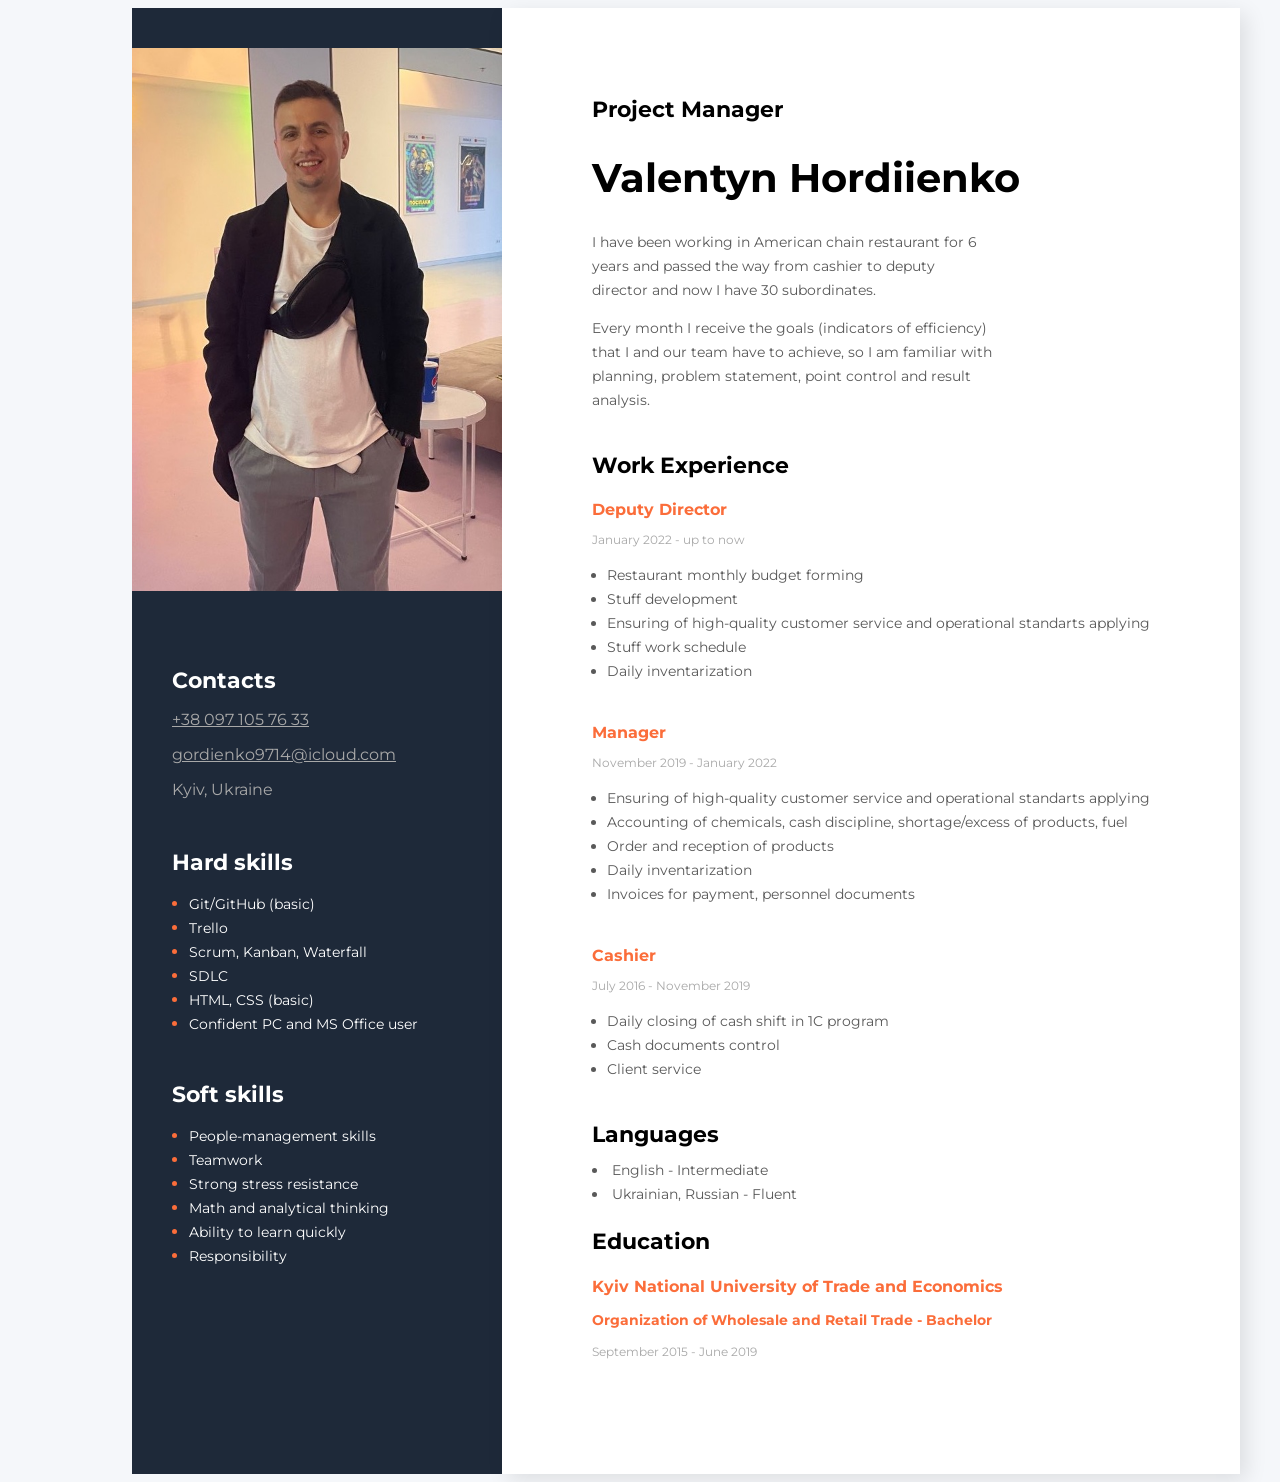
==== CV/index.html @ f3b86e71 "Resume Resume" ====
<!DOCTYPE html>
<html lang="en">
<head>
    <meta charset="UTF-8">
    <meta http-equiv="X-UA-Compatible" content="IE=edge">
    <meta name="viewport" content="width=device-width, initial-scale=1.0">
    <link rel="preconnect" href="https://fonts.googleapis.com">
<link rel="preconnect" href="https://fonts.gstatic.com" crossorigin>
<link href="https://fonts.googleapis.com/css2?family=Montserrat:wght@400;700&display=swap" rel="stylesheet">
    <link rel="stylesheet" href="styles/styles.css">
    <title>Resume</title>
</head>
<body>
   <!--Main-->
   <div class="main">
    <!--Main content-->
    <div class="main-content">
        <!--about user-->
        <div class="about">
           <h2 class="title">Project Manager</h2>
           <H1 class="about-name">Valentyn Hordiienko</H1> 
            <p class="about-description">I have been working in American chain restaurant for 6 years and passed the way from cashier to deputy director and now I have 30 subordinates.                                                  
               <p class="about-description">Every month I receive the goals (indicators of efficiency) that I and our team have to achieve, so I am familiar with planning, problem statement, point control and result analysis.</p> 
                 </p>
            
        </div>
        <!--Work-->
        <div class="work">
            <h3 class="title">Work Experience</h3>
            <!--Company 1-->
            <div>
                <h4 class="work-position"> <span class="organization">Deputy Director </span> </h4>
                <p class="period">January 2022 - up to now</p>
                <ul class="work-list">
                    <li class="work-list--item">Restaurant monthly budget forming</li>
                    <li class="work-list--item">Stuff development</li>
                    <li class="work-list--item">Ensuring of high-quality customer service and operational standarts applying </li>
                    <li class="work-list--item">Stuff work schedule</li>
                    <li class="work-list--item">Daily inventarization</li>
                </ul></div>
            <!--Company 2-->
            <div><h4 class="work-position"> <span class="organization">Manager </span></h4>
                <p class="period">November 2019 - January 2022</p>
                <ul class="work-list">
                    <li class="work-list--item">Ensuring of high-quality customer service and operational standarts applying</li>
                    <li class="work-list--item">Accounting of chemicals, cash discipline, shortage/excess of products, fuel</li>
                    <li class="work-list--item">Order and reception of products</li>
                    <li class="work-list--item">Daily inventarization</li>
                    <li class="work-list--item">Invoices for payment, personnel documents</li>
                </ul></div>
            <!--Company 3-->
            <div><h4 class="work-position"> <span class="organization">Cashier </span> </h4>
                <p class="period">July 2016 - November 2019</p>
                <ul class="work-list">
                    <li class="work-list--item">Daily closing of cash shift  in 1C program</li>
                    <li class="work-list--item">Cash documents control</li>
                    <li class="work-list--item">Client service</li>
                </ul></div>
        </div>
        <div> 
            <!--Language-->
                <h3 Class="title">Languages</h3>
                <ud>
                    <li class="work-list--item">English - Intermediate</li>
                    <li class="work-list--item">Ukrainian, Russian - Fluent</li>
                </ud>
            </div>
        <!--Education-->
        <div class="education">
            <h3 class="title">Education</h3>
            <h4 class="university">Kyiv National University of Trade and Economics </h4>
            <h5 class="specialization">Organization of Wholesale and Retail Trade - Bachelor</h5>
            <p class="period">September 2015 - June 2019 </p>
        </div>
       
    </div>
    <!--Sidebar-->
    <aside class="sidebar">
        <img src="img/me.JPG" alt="user photo" class="photo">
        <!--Contacts-->
        <div class="contacts">
            <h3 class="sidebar-title">Contacts</h3>
            <div>
               <p>
                 <a href="tel:+380971057633" class="contact-link">+38 097 105 76 33</a>
            </p>
               <p>
                 <a href="mailto: gordienko9714@icloud.com" class="contact-link"> gordienko9714@icloud.com</a>
            </p> 
            <p class="contact-link"> Kyiv, Ukraine</p>
            </div>
        </div>
        <!--Tech skills-->
        <div class="Tech-skills">
            <h3 class="sidebar-title">Hard skills</h3>
            <ul class="tech-skills-list">
                <li class="tech-skills-item"><span class="tech-skills-text"=>Git/GitHub (basic)</span> </li>
                <li class="tech-skills-item"><span class="tech-skills-text"=>Trello</span> </li>
                <li class="tech-skills-item"><span class="tech-skills-text"=>Scrum, Kanban, Waterfall</span> </li>
                <li class="tech-skills-item"><span class="tech-skills-text"=>SDLC</span> </li>
                <li class="tech-skills-item"><span class="tech-skills-text"=>HTML, CSS (basic)</span> </li>
                <li class="tech-skills-item"><span class="tech-skills-text"=>Confident PC and MS Office user</span> </li>
            </ul>
        </div>
        <!--Soft skills-->
        <div class="Soft-skills">
            <h3 class="sidebar-title"> Soft skills</h3>
            <ul class="soft-skills-list">
                <li class="soft-skills-item"><span class="soft-skills-text">People-management skills</span></li>
                <li class="soft-skills-item"><span class="soft-skills-text">Teamwork</span></li>
                <li class="soft-skills-item"><span class="soft-skills-text">Strong stress resistance</span></li>
                <li class="soft-skills-item"><span class="soft-skills-text">Math and analytical thinking</span></li>
                <li class="soft-skills-item"><span class="soft-skills-text">Ability to learn quickly</span></li>
                <li class="soft-skills-item"><span class="soft-skills-text">Responsibility</span></li>
            </ul>
        </div>
    </aside>
   </div>
</body>
</html>
---- CV/styles/styles.css ----
body {font-family: 'Montserrat', sans-serif;
    background-color: #F5F7FA;
}

/* main styles */
.main{
    display:flex;
    flex-direction: row-reverse;
    
    width: 1200px;
    margin: 0 auto
}

.main-content{
    background-color: #FFFFFF;
    box-shadow: 6px 6px 20px rgba(0, 0, 0, 0.1);
    padding: 70px 90px 105px 90px ;
}

/* about styles */

.about{
    margin-bottom: 40px;
}

.about-position{
    font-style: normal;
    font-weight: bold;
    Font-size: 17px;
    Line-height: 17px;
    color: #000000;
    margin-bottom: 20px;
}

.about-name{
    font-style: normal;
    font-weight: bold;
    font-size: 40px;
    line-height: 55px;
    color: #000000;
    margin-bottom: 25px;
}

.about-description{
    font-style: normal;
    font-weight: normal;
    font-size: 14px;
    line-height: 24px;
    color: #595959;
    width: 400px;
}

/* project styles */
.projects {
 margin-bottom: 50px;
}
.title {
    font-style: normal;
    font-weight: bold;
    font-size: 22px;
    line-height: 27px;
    color: #000000;
    margin-bottom: 10px;
}

.projects-list{
padding: 0;
margin-left: 15px;
}

.projects-item{
    font-style: normal;
    font-weight: bold;
    font-size: 14px;
    line-height: 24px;
    color: #000000;
}

.project, .project-link{
    font-style: normal;
    font-weight: normal;
    font-size: 14px;
    line-height: 24px;
    color: #595959; 
}

.project-link{
    margin-left: 10px;
}

.project-bracket{
    font-style: normal;
    font-weight: normal;
    font-size: 14px;
    line-height: 24px;
    color: #000000;
}

/* `work styles */

.work-position{
    font-style: normal;
    font-weight: bold;
    font-size: 16px;
    line-height: 20px;
    color: #000000;
    margin-bottom: 10px;}
.organization{
    font-weight: bold;
    font-size: 16px;
    line-height: 20px;
    color: #fb6d3a;}
.period{
    font-style: normal;
    font-weight: normal;
    font-size: 12px;
    line-height: 15px;
    color: #a8a8a8;
    margin-bottom: 10px;}
.line{
    font-style: normal;
    font-weight: normal;
    font-size: 12px;
    line-height: 15px;
    color:#000;}
.work-list{
    padding: 0;
    margin-left: 15px;
    margin-bottom: 40px;}
.work-list--item{
    font-style: normal;
    font-weight: normal;
    font-size: 14px;
    line-height: 24px;
    color: #595959;}

/* education styles */


.university{
    Font-style: Bold;
    Font-size: 16px;
    Line-height: 20px;
    color: #fb6d3a;
    margin-bottom: 5px;}

.specialization {
    Font-style: Bold;
    Font-size: 14px;
    Line-height: 17px;
    margin-top: 15px;
    margin-bottom: 15px;
    color: #fb6d3a;}

/* .sidebar styles */
.sidebar{
    background-color: #1E2939;
padding-top: 40px;
width: 370px;
}

.photo{
    width: 370px;
    margin-bottom: 50px;
}

.contacts, .Tech-skills {
    margin-left: 40px;
}

.contacts{
    margin-bottom: 50px;
}

.Tech-skills{
    margin-bottom: 45px;
}

.sidebar-title {
    color:#FFFFFF;
    font-style: normal;
    font-weight: bold;
    font-size: 22px;
    line-height: 27px;
    margin-bottom: 10px;

}
.contact-type{
    Font style: normal;
    font-weight: bold;
    Font size: 14px;
    Line height: 24px;
    color: #FFFFFF;
    margin-right: 10px;
}

.contact-link{
    Font style: normal;
    font-weight: normal;
    Font size: 14px;
    Line height: 24p;
    color: #a8a8a8;

}

.tech-skills-list{
    color: #FFF;
    padding: 0;
    margin-left: 17px;
}

.Soft-skills {
    margin-left: 40px;
}
.soft-skills-list{
    color:#fff;
    padding: 0;
    margin-left: 17px;
}

.soft-skills-item {
    color:#fb6d3a
}

.soft-skills-text {
    color: #fff;
    font-style: normal;
    font-weight: normal;
    font-size: 14px;
    line-height: 24px; 
}

.tech-skills-item {
    color:#fb6d3a
}

.tech-skills-text {
    color: #fff;
    font-style: normal;
    font-weight: normal;
    font-size: 14px;
    line-height: 24px;
}
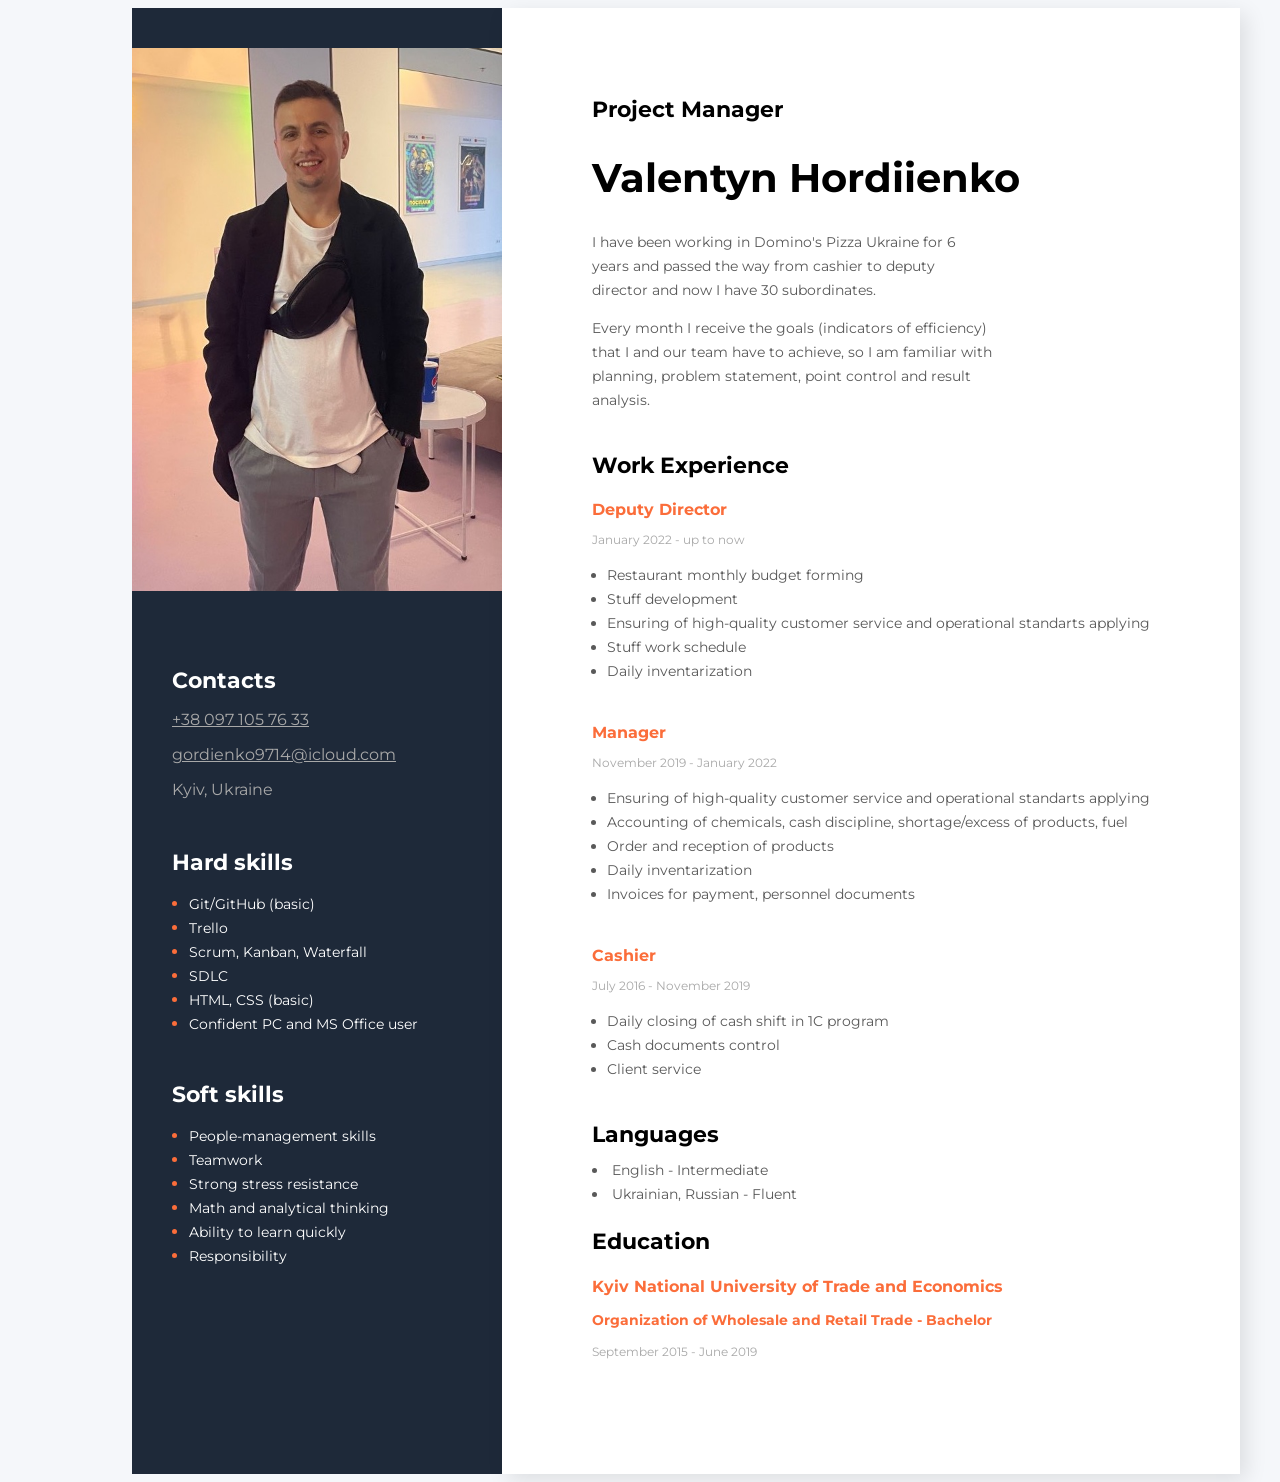
==== commit a0d6206e: "Added company name Added company name" ====
--- a/CV/index.html
+++ b/CV/index.html
@@ -19,7 +19,7 @@
         <div class="about">
            <h2 class="title">Project Manager</h2>
            <H1 class="about-name">Valentyn Hordiienko</H1> 
-            <p class="about-description">I have been working in American chain restaurant for 6 years and passed the way from cashier to deputy director and now I have 30 subordinates.                                                  
+            <p class="about-description">I have been working in Domino's Pizza Ukraine for 6 years and passed the way from cashier to deputy director and now I have 30 subordinates.                                                  
                <p class="about-description">Every month I receive the goals (indicators of efficiency) that I and our team have to achieve, so I am familiar with planning, problem statement, point control and result analysis.</p> 
                  </p>
             
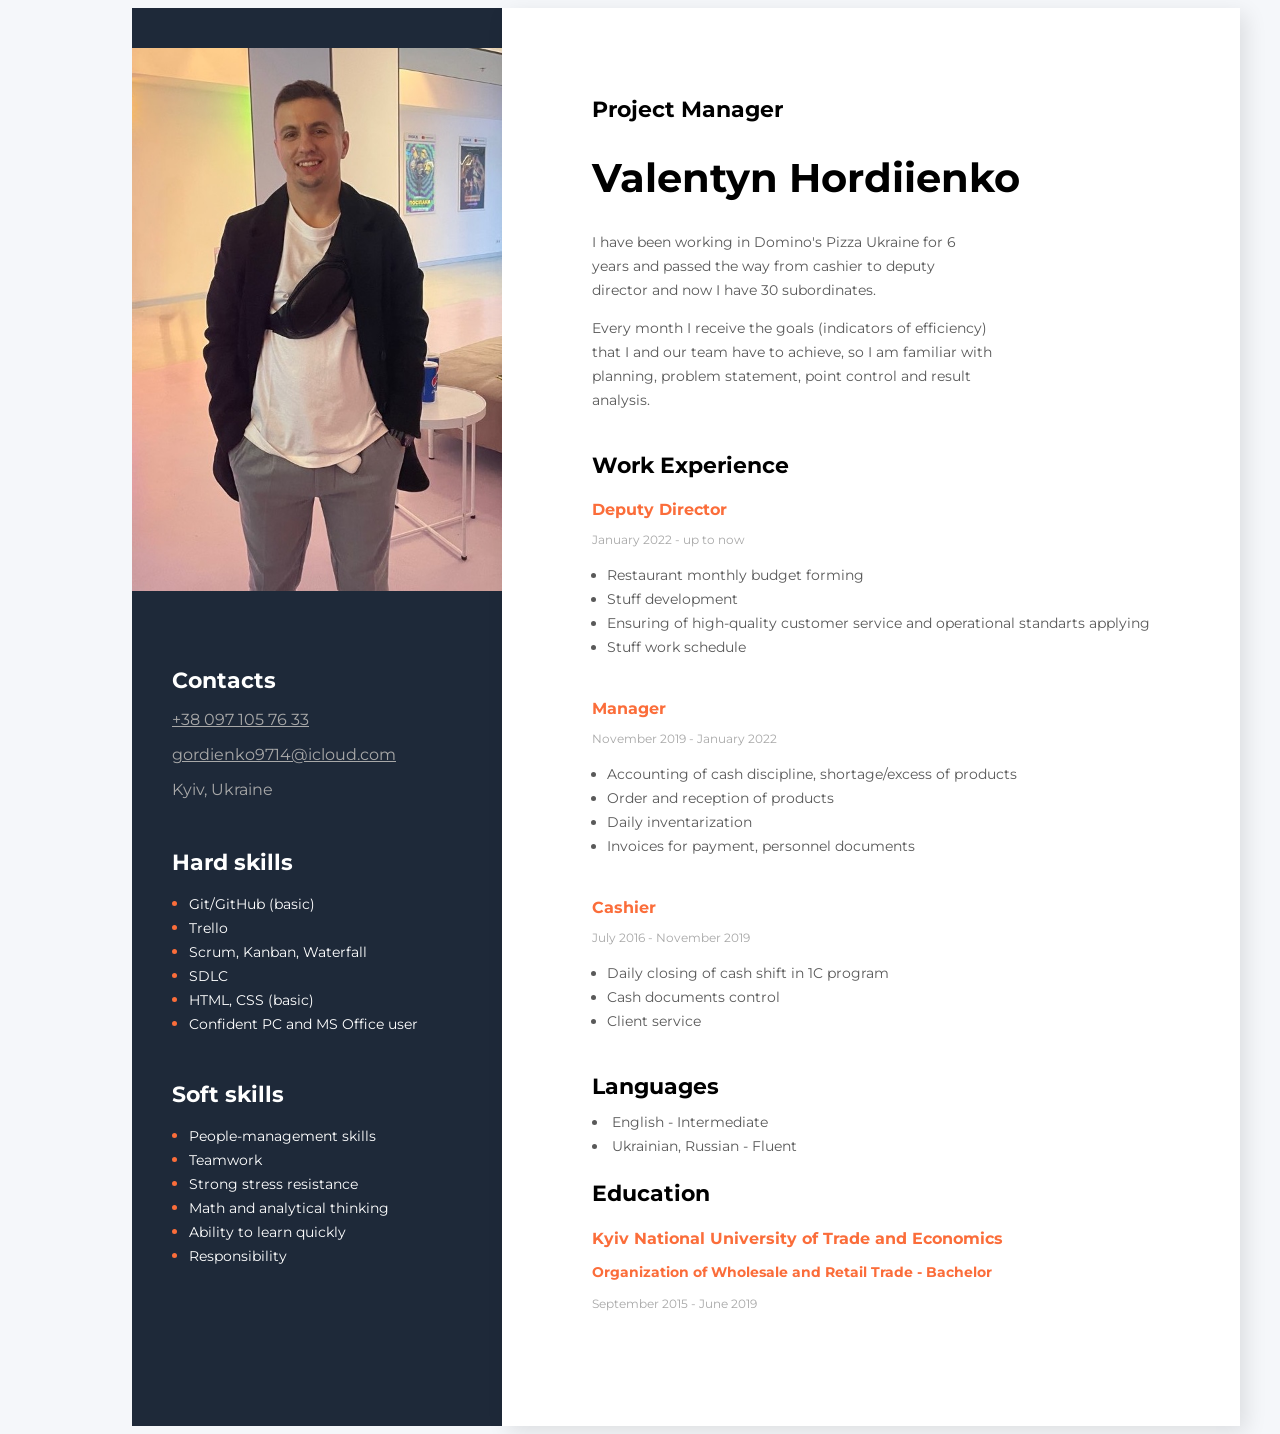
==== commit b641b54a: "Update Update" ====
--- a/CV/index.html
+++ b/CV/index.html
@@ -36,14 +36,12 @@
                     <li class="work-list--item">Stuff development</li>
                     <li class="work-list--item">Ensuring of high-quality customer service and operational standarts applying </li>
                     <li class="work-list--item">Stuff work schedule</li>
-                    <li class="work-list--item">Daily inventarization</li>
                 </ul></div>
             <!--Company 2-->
             <div><h4 class="work-position"> <span class="organization">Manager </span></h4>
                 <p class="period">November 2019 - January 2022</p>
                 <ul class="work-list">
-                    <li class="work-list--item">Ensuring of high-quality customer service and operational standarts applying</li>
-                    <li class="work-list--item">Accounting of chemicals, cash discipline, shortage/excess of products, fuel</li>
+                    <li class="work-list--item">Accounting of cash discipline, shortage/excess of products</li>
                     <li class="work-list--item">Order and reception of products</li>
                     <li class="work-list--item">Daily inventarization</li>
                     <li class="work-list--item">Invoices for payment, personnel documents</li>
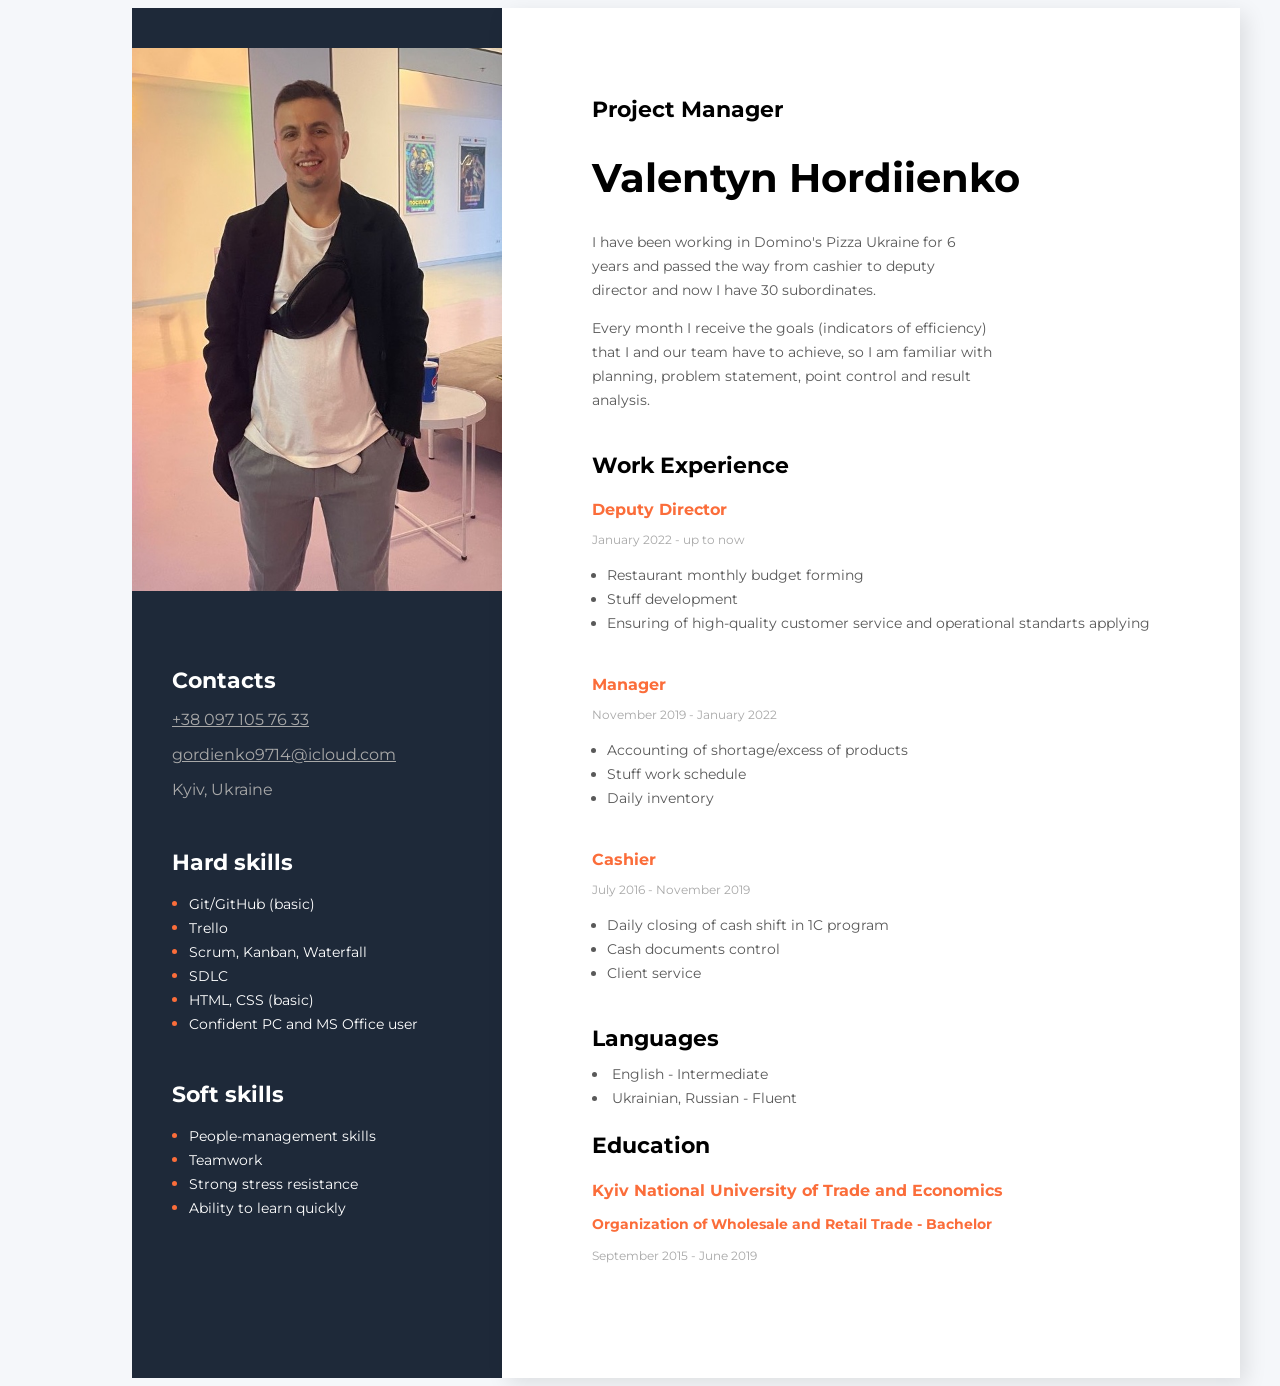
==== commit f76f65b4: "Update Update" ====
--- a/CV/index.html
+++ b/CV/index.html
@@ -35,16 +35,14 @@
                     <li class="work-list--item">Restaurant monthly budget forming</li>
                     <li class="work-list--item">Stuff development</li>
                     <li class="work-list--item">Ensuring of high-quality customer service and operational standarts applying </li>
-                    <li class="work-list--item">Stuff work schedule</li>
                 </ul></div>
             <!--Company 2-->
             <div><h4 class="work-position"> <span class="organization">Manager </span></h4>
                 <p class="period">November 2019 - January 2022</p>
                 <ul class="work-list">
-                    <li class="work-list--item">Accounting of cash discipline, shortage/excess of products</li>
-                    <li class="work-list--item">Order and reception of products</li>
-                    <li class="work-list--item">Daily inventarization</li>
-                    <li class="work-list--item">Invoices for payment, personnel documents</li>
+                    <li class="work-list--item">Accounting of shortage/excess of products</li>
+                    <li class="work-list--item">Stuff work schedule</li>
+                    <li class="work-list--item">Daily inventory</li>
                 </ul></div>
             <!--Company 3-->
             <div><h4 class="work-position"> <span class="organization">Cashier </span> </h4>
@@ -107,9 +105,7 @@
                 <li class="soft-skills-item"><span class="soft-skills-text">People-management skills</span></li>
                 <li class="soft-skills-item"><span class="soft-skills-text">Teamwork</span></li>
                 <li class="soft-skills-item"><span class="soft-skills-text">Strong stress resistance</span></li>
-                <li class="soft-skills-item"><span class="soft-skills-text">Math and analytical thinking</span></li>
                 <li class="soft-skills-item"><span class="soft-skills-text">Ability to learn quickly</span></li>
-                <li class="soft-skills-item"><span class="soft-skills-text">Responsibility</span></li>
             </ul>
         </div>
     </aside>
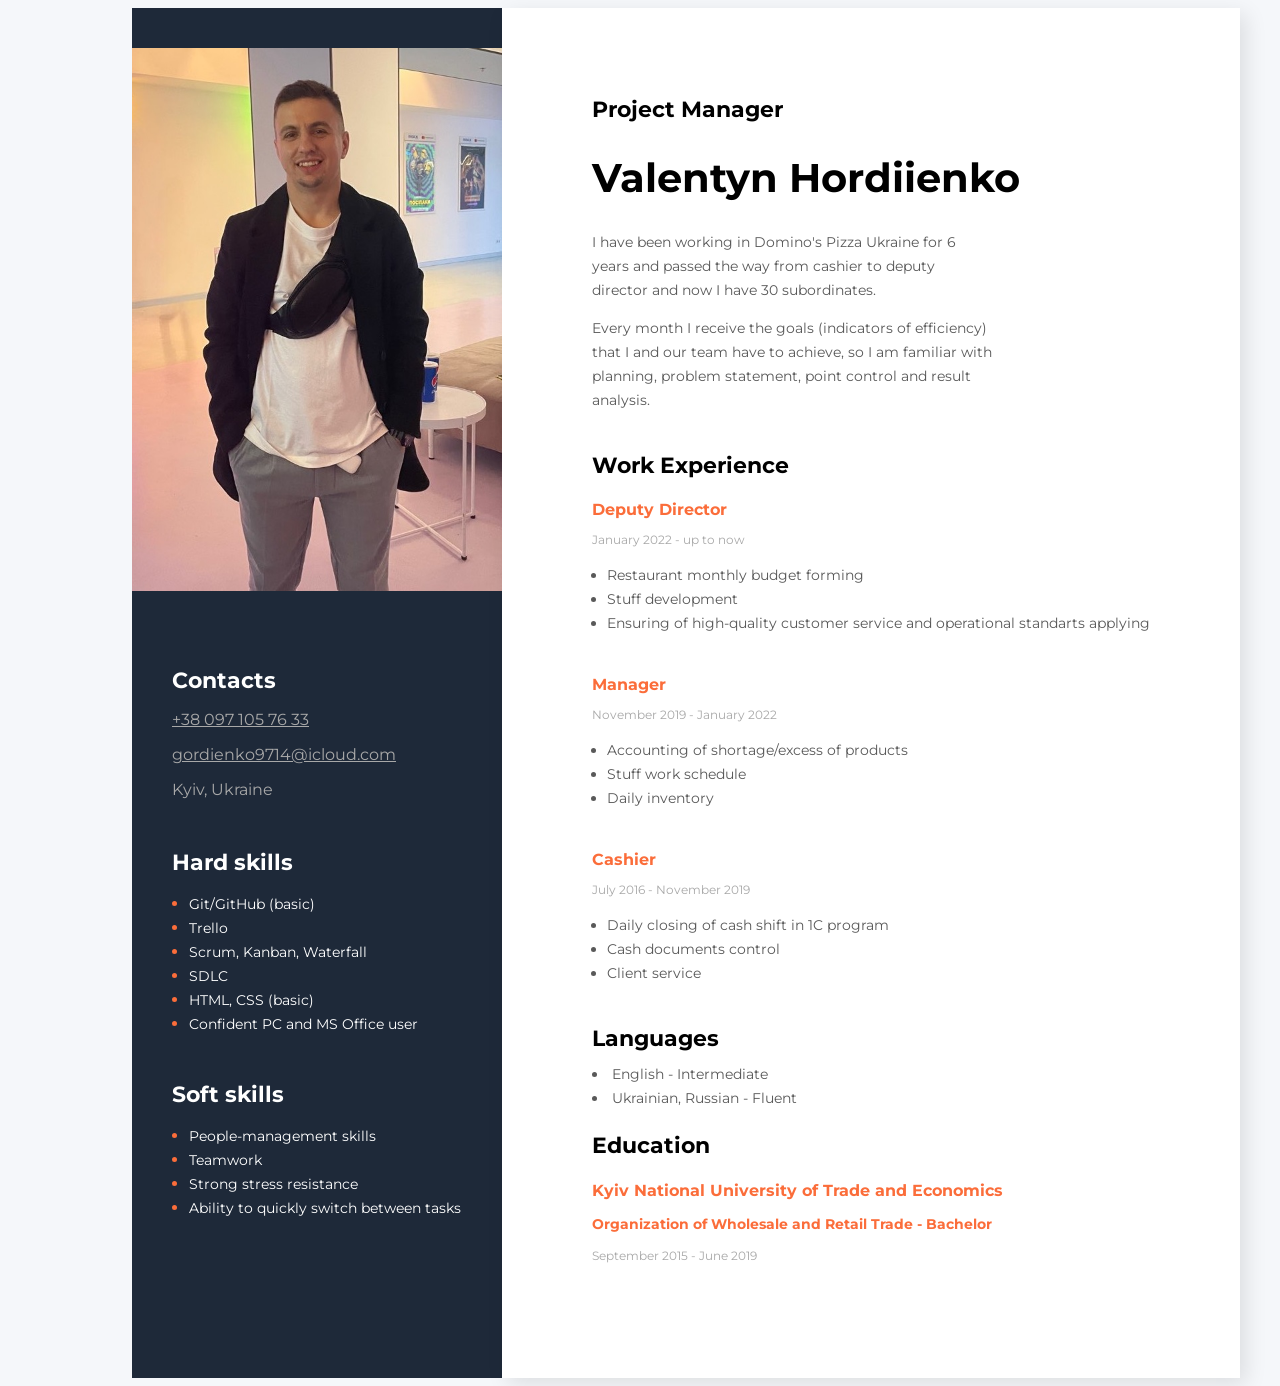
==== commit 7fc86c2e: "update update" ====
--- a/CV/index.html
+++ b/CV/index.html
@@ -105,7 +105,7 @@
                 <li class="soft-skills-item"><span class="soft-skills-text">People-management skills</span></li>
                 <li class="soft-skills-item"><span class="soft-skills-text">Teamwork</span></li>
                 <li class="soft-skills-item"><span class="soft-skills-text">Strong stress resistance</span></li>
-                <li class="soft-skills-item"><span class="soft-skills-text">Ability to learn quickly</span></li>
+                <li class="soft-skills-item"><span class="soft-skills-text">Ability to quickly switch between tasks</span></li>
             </ul>
         </div>
     </aside>
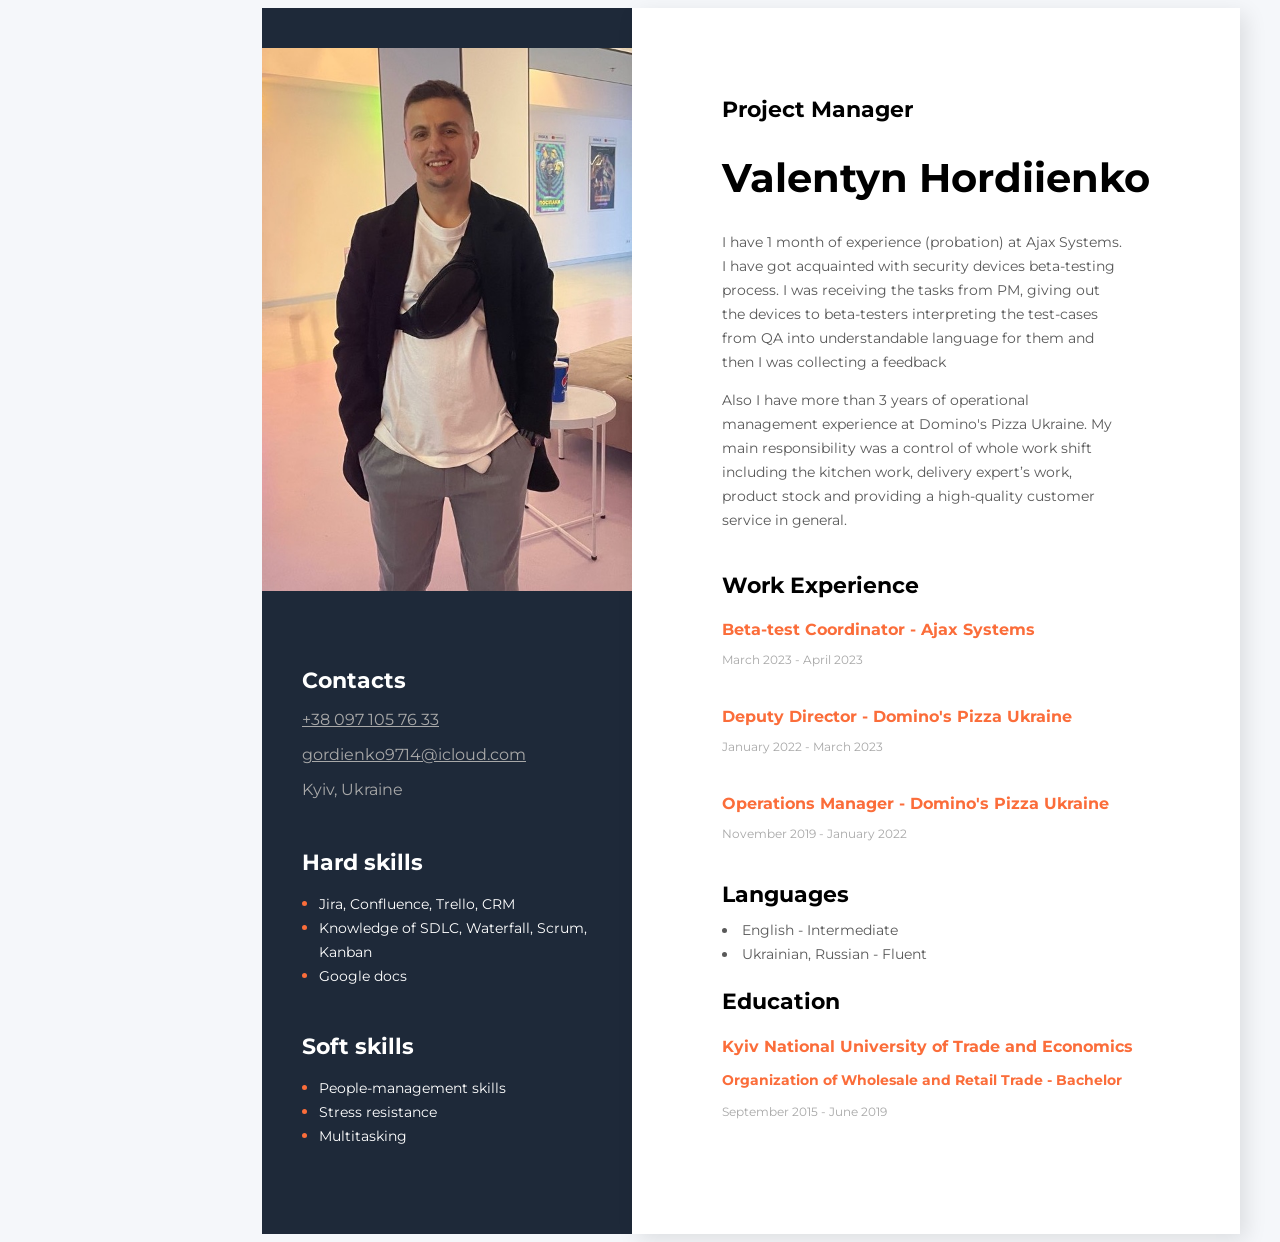
==== commit bd434988: "Job update Added new job position" ====
--- a/CV/index.html
+++ b/CV/index.html
@@ -19,8 +19,8 @@
         <div class="about">
            <h2 class="title">Project Manager</h2>
            <H1 class="about-name">Valentyn Hordiienko</H1> 
-            <p class="about-description">I have been working in Domino's Pizza Ukraine for 6 years and passed the way from cashier to deputy director and now I have 30 subordinates.                                                  
-               <p class="about-description">Every month I receive the goals (indicators of efficiency) that I and our team have to achieve, so I am familiar with planning, problem statement, point control and result analysis.</p> 
+            <p class="about-description">I have 1 month of experience (probation) at Ajax Systems. I have got acquainted with security devices beta-testing process. I was receiving the tasks from PM, giving out the devices to beta-testers interpreting the test-cases from QA into understandable language for them and then I was collecting a feedback                                                  
+               <p class="about-description">Also I have more than 3 years of operational management experience at Domino's Pizza Ukraine. My main responsibility was a control of whole work shift including the kitchen work, delivery expert’s work, product stock and providing a high-quality customer service in general.</p> 
                  </p>
             
         </div>
@@ -29,28 +29,20 @@
             <h3 class="title">Work Experience</h3>
             <!--Company 1-->
             <div>
-                <h4 class="work-position"> <span class="organization">Deputy Director </span> </h4>
-                <p class="period">January 2022 - up to now</p>
+                <h4 class="work-position"> <span class="organization">Beta-test Coordinator - Ajax Systems </span> </h4>
+                <p class="period">March 2023 - April 2023</p>
                 <ul class="work-list">
-                    <li class="work-list--item">Restaurant monthly budget forming</li>
-                    <li class="work-list--item">Stuff development</li>
-                    <li class="work-list--item">Ensuring of high-quality customer service and operational standarts applying </li>
                 </ul></div>
             <!--Company 2-->
-            <div><h4 class="work-position"> <span class="organization">Manager </span></h4>
+            <div><h4 class="work-position"> <span class="organization">Deputy Director - Domino's Pizza Ukraine </span></h4>
+                <p class="period">January 2022 - March 2023</p>
+                <ul class="work-list">
+
+                </ul></div>
+            <!--Company 3-->
+            <div><h4 class="work-position"> <span class="organization">Operations Manager - Domino's Pizza Ukraine</span> </h4>
                 <p class="period">November 2019 - January 2022</p>
                 <ul class="work-list">
-                    <li class="work-list--item">Accounting of shortage/excess of products</li>
-                    <li class="work-list--item">Stuff work schedule</li>
-                    <li class="work-list--item">Daily inventory</li>
-                </ul></div>
-            <!--Company 3-->
-            <div><h4 class="work-position"> <span class="organization">Cashier </span> </h4>
-                <p class="period">July 2016 - November 2019</p>
-                <ul class="work-list">
-                    <li class="work-list--item">Daily closing of cash shift  in 1C program</li>
-                    <li class="work-list--item">Cash documents control</li>
-                    <li class="work-list--item">Client service</li>
                 </ul></div>
         </div>
         <div> 
@@ -90,12 +82,9 @@
         <div class="Tech-skills">
             <h3 class="sidebar-title">Hard skills</h3>
             <ul class="tech-skills-list">
-                <li class="tech-skills-item"><span class="tech-skills-text"=>Git/GitHub (basic)</span> </li>
-                <li class="tech-skills-item"><span class="tech-skills-text"=>Trello</span> </li>
-                <li class="tech-skills-item"><span class="tech-skills-text"=>Scrum, Kanban, Waterfall</span> </li>
-                <li class="tech-skills-item"><span class="tech-skills-text"=>SDLC</span> </li>
-                <li class="tech-skills-item"><span class="tech-skills-text"=>HTML, CSS (basic)</span> </li>
-                <li class="tech-skills-item"><span class="tech-skills-text"=>Confident PC and MS Office user</span> </li>
+                <li class="tech-skills-item"><span class="tech-skills-text"=>Jira, Confluence, Trello, CRM</span> </li>
+                <li class="tech-skills-item"><span class="tech-skills-text"=>Knowledge of SDLC, Waterfall, Scrum, Kanban</span> </li>
+                <li class="tech-skills-item"><span class="tech-skills-text"=>Google docs</span> </li>
             </ul>
         </div>
         <!--Soft skills-->
@@ -103,9 +92,8 @@
             <h3 class="sidebar-title"> Soft skills</h3>
             <ul class="soft-skills-list">
                 <li class="soft-skills-item"><span class="soft-skills-text">People-management skills</span></li>
-                <li class="soft-skills-item"><span class="soft-skills-text">Teamwork</span></li>
-                <li class="soft-skills-item"><span class="soft-skills-text">Strong stress resistance</span></li>
-                <li class="soft-skills-item"><span class="soft-skills-text">Ability to quickly switch between tasks</span></li>
+                <li class="soft-skills-item"><span class="soft-skills-text">Stress resistance</span></li>
+                <li class="soft-skills-item"><span class="soft-skills-text">Multitasking</span></li>
             </ul>
         </div>
     </aside>
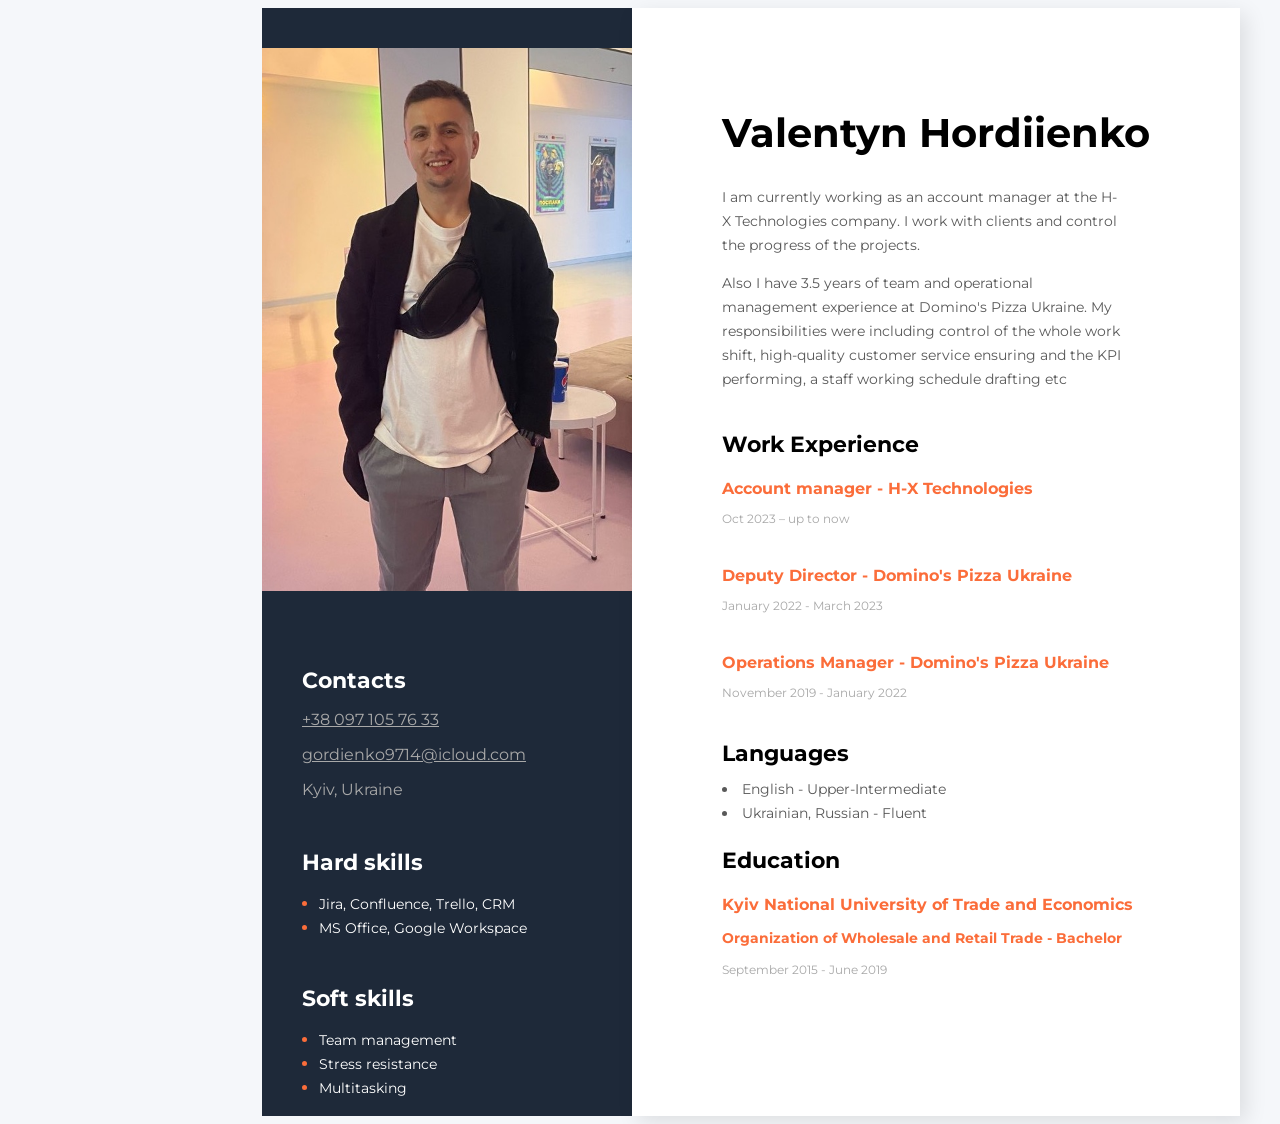
==== commit 5047e299: "JOB UPDATE" ====
--- a/CV/index.html
+++ b/CV/index.html
@@ -11,92 +11,90 @@
     <title>Resume</title>
 </head>
 <body>
-   <!--Main-->
-   <div class="main">
-    <!--Main content-->
-    <div class="main-content">
-        <!--about user-->
-        <div class="about">
-           <h2 class="title">Project Manager</h2>
-           <H1 class="about-name">Valentyn Hordiienko</H1> 
-            <p class="about-description">I have 1 month of experience (probation) at Ajax Systems. I have got acquainted with security devices beta-testing process. I was receiving the tasks from PM, giving out the devices to beta-testers interpreting the test-cases from QA into understandable language for them and then I was collecting a feedback                                                  
-               <p class="about-description">Also I have more than 3 years of operational management experience at Domino's Pizza Ukraine. My main responsibility was a control of whole work shift including the kitchen work, delivery expert’s work, product stock and providing a high-quality customer service in general.</p> 
-                 </p>
-            
-        </div>
-        <!--Work-->
-        <div class="work">
-            <h3 class="title">Work Experience</h3>
-            <!--Company 1-->
-            <div>
-                <h4 class="work-position"> <span class="organization">Beta-test Coordinator - Ajax Systems </span> </h4>
-                <p class="period">March 2023 - April 2023</p>
-                <ul class="work-list">
-                </ul></div>
-            <!--Company 2-->
-            <div><h4 class="work-position"> <span class="organization">Deputy Director - Domino's Pizza Ukraine </span></h4>
-                <p class="period">January 2022 - March 2023</p>
-                <ul class="work-list">
-
-                </ul></div>
-            <!--Company 3-->
-            <div><h4 class="work-position"> <span class="organization">Operations Manager - Domino's Pizza Ukraine</span> </h4>
-                <p class="period">November 2019 - January 2022</p>
-                <ul class="work-list">
-                </ul></div>
-        </div>
-        <div> 
-            <!--Language-->
-                <h3 Class="title">Languages</h3>
-                <ud>
-                    <li class="work-list--item">English - Intermediate</li>
-                    <li class="work-list--item">Ukrainian, Russian - Fluent</li>
-                </ud>
-            </div>
-        <!--Education-->
-        <div class="education">
-            <h3 class="title">Education</h3>
-            <h4 class="university">Kyiv National University of Trade and Economics </h4>
-            <h5 class="specialization">Organization of Wholesale and Retail Trade - Bachelor</h5>
-            <p class="period">September 2015 - June 2019 </p>
-        </div>
-       
+    <!--Main-->
+    <div class="main">
+     <!--Main content-->
+     <div class="main-content">
+         <!--about user-->
+         <div class="about">
+            <H1 class="about-name">Valentyn Hordiienko</H1> 
+             <p class="about-description">I am currently working as an account manager at the H-X Technologies company. I work with clients and control the progress of the projects.
+                <p class="about-description">Also I have 3.5 years of team and operational management experience at Domino's Pizza Ukraine. My responsibilities were including control of the whole work shift, high-quality customer service ensuring and the KPI performing, a staff working schedule drafting etc</p> 
+                  </p>
+             
+         </div>
+         <!--Work-->
+         <div class="work">
+             <h3 class="title">Work Experience</h3>
+             <!--Company 1-->
+             <div>
+                 <h4 class="work-position"> <span class="organization">Account manager - H-X Technologies </span> </h4>
+                 <p class="period">Oct 2023 – up to now</p>
+                 <ul class="work-list">
+                 </ul></div>
+             <!--Company 2-->
+             <div><h4 class="work-position"> <span class="organization">Deputy Director - Domino's Pizza Ukraine </span></h4>
+                 <p class="period">January 2022 - March 2023</p>
+                 <ul class="work-list">
+ 
+                 </ul></div>
+             <!--Company 3-->
+             <div><h4 class="work-position"> <span class="organization">Operations Manager - Domino's Pizza Ukraine</span> </h4>
+                 <p class="period">November 2019 - January 2022</p>
+                 <ul class="work-list">
+                 </ul></div>
+         </div>
+         <div> 
+             <!--Language-->
+                 <h3 Class="title">Languages</h3>
+                 <ud>
+                     <li class="work-list--item">English - Upper-Intermediate</li>
+                     <li class="work-list--item">Ukrainian, Russian - Fluent</li>
+                 </ud>
+             </div>
+         <!--Education-->
+         <div class="education">
+             <h3 class="title">Education</h3>
+             <h4 class="university">Kyiv National University of Trade and Economics </h4>
+             <h5 class="specialization">Organization of Wholesale and Retail Trade - Bachelor</h5>
+             <p class="period">September 2015 - June 2019 </p>
+         </div>
+        
+     </div>
+     <!--Sidebar-->
+     <aside class="sidebar">
+         <img src="img/me.JPG" alt="user photo" class="photo">
+         <!--Contacts-->
+         <div class="contacts">
+             <h3 class="sidebar-title">Contacts</h3>
+             <div>
+                <p>
+                  <a href="tel:+380971057633" class="contact-link">+38 097 105 76 33</a>
+             </p>
+                <p>
+                  <a href="mailto: gordienko9714@icloud.com" class="contact-link"> gordienko9714@icloud.com</a>
+             </p> 
+             <p class="contact-link"> Kyiv, Ukraine</p>
+             </div>
+         </div>
+         <!--Tech skills-->
+         <div class="Tech-skills">
+             <h3 class="sidebar-title">Hard skills</h3>
+             <ul class="tech-skills-list">
+                 <li class="tech-skills-item"><span class="tech-skills-text"=>Jira, Confluence, Trello, CRM</span> </li>
+                 <li class="tech-skills-item"><span class="tech-skills-text"=>MS Office, Google Workspace</span> </li>
+             </ul>
+         </div>
+         <!--Soft skills-->
+         <div class="Soft-skills">
+             <h3 class="sidebar-title"> Soft skills</h3>
+             <ul class="soft-skills-list">
+                 <li class="soft-skills-item"><span class="soft-skills-text">Team management</span></li>
+                 <li class="soft-skills-item"><span class="soft-skills-text">Stress resistance</span></li>
+                 <li class="soft-skills-item"><span class="soft-skills-text">Multitasking</span></li>
+             </ul>
+         </div>
+     </aside>
     </div>
-    <!--Sidebar-->
-    <aside class="sidebar">
-        <img src="img/me.JPG" alt="user photo" class="photo">
-        <!--Contacts-->
-        <div class="contacts">
-            <h3 class="sidebar-title">Contacts</h3>
-            <div>
-               <p>
-                 <a href="tel:+380971057633" class="contact-link">+38 097 105 76 33</a>
-            </p>
-               <p>
-                 <a href="mailto: gordienko9714@icloud.com" class="contact-link"> gordienko9714@icloud.com</a>
-            </p> 
-            <p class="contact-link"> Kyiv, Ukraine</p>
-            </div>
-        </div>
-        <!--Tech skills-->
-        <div class="Tech-skills">
-            <h3 class="sidebar-title">Hard skills</h3>
-            <ul class="tech-skills-list">
-                <li class="tech-skills-item"><span class="tech-skills-text"=>Jira, Confluence, Trello, CRM</span> </li>
-                <li class="tech-skills-item"><span class="tech-skills-text"=>Knowledge of SDLC, Waterfall, Scrum, Kanban</span> </li>
-                <li class="tech-skills-item"><span class="tech-skills-text"=>Google docs</span> </li>
-            </ul>
-        </div>
-        <!--Soft skills-->
-        <div class="Soft-skills">
-            <h3 class="sidebar-title"> Soft skills</h3>
-            <ul class="soft-skills-list">
-                <li class="soft-skills-item"><span class="soft-skills-text">People-management skills</span></li>
-                <li class="soft-skills-item"><span class="soft-skills-text">Stress resistance</span></li>
-                <li class="soft-skills-item"><span class="soft-skills-text">Multitasking</span></li>
-            </ul>
-        </div>
-    </aside>
-   </div>
-</body>
+ </body>
 </html>
